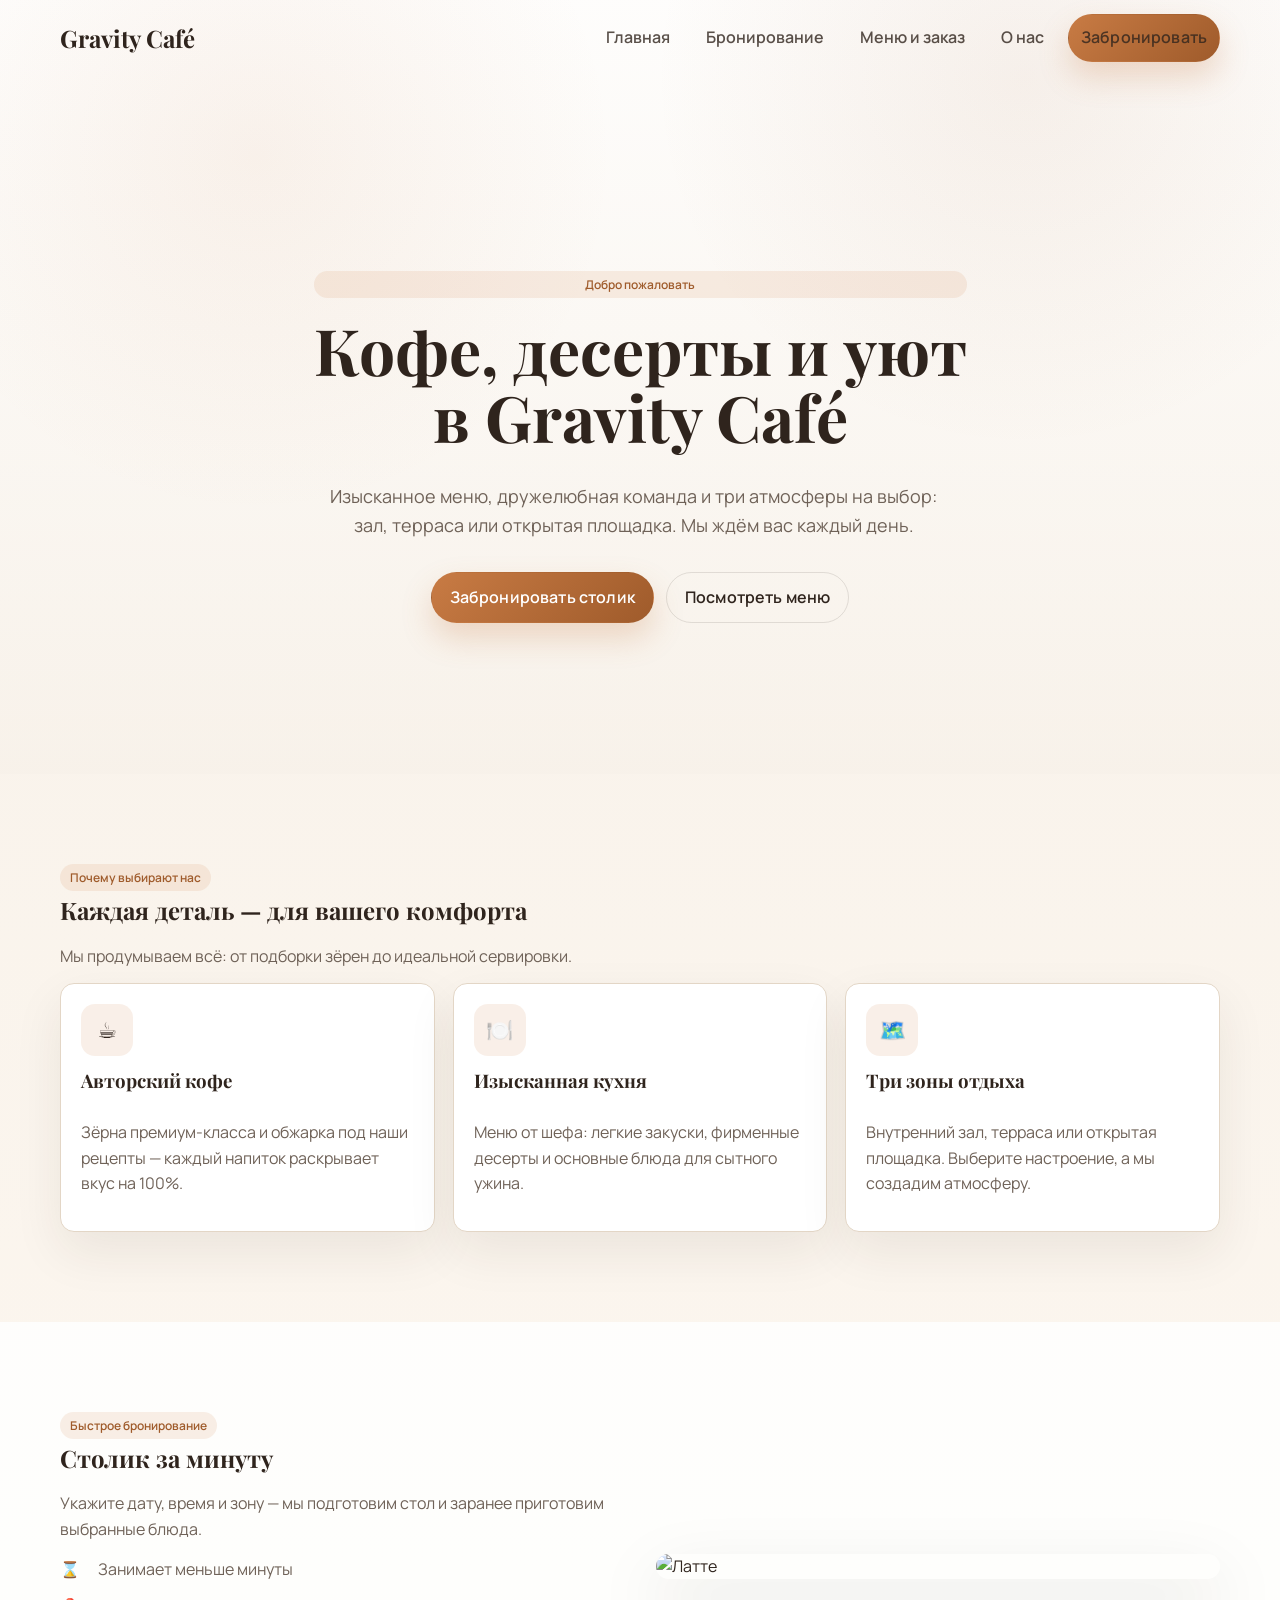
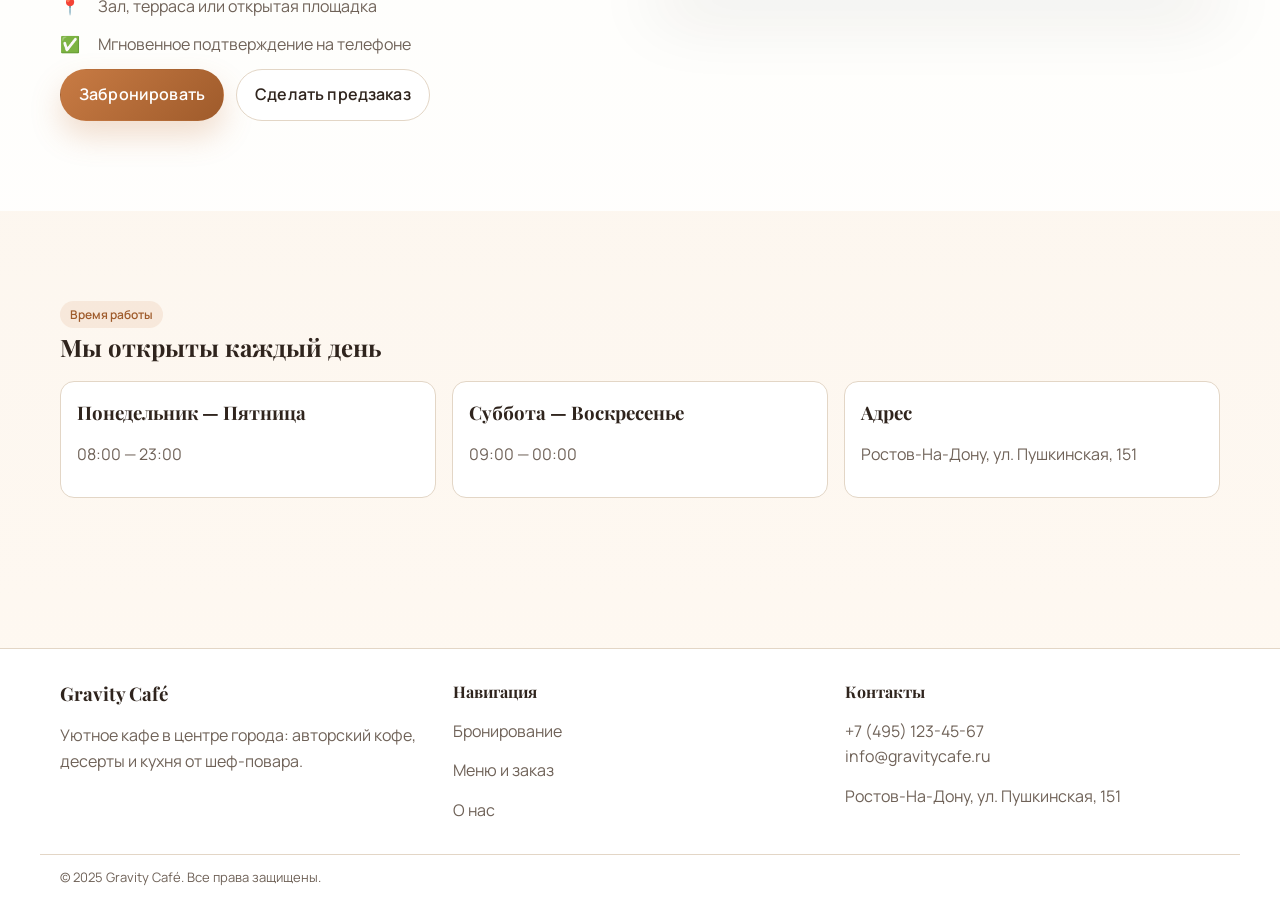
==== index.html @ a8859c40 "Initial commit: Gravity Cafe static site. Co-authored-by: Cursor <cursoragent@cursor.com>" ====
<!DOCTYPE html>
<html lang="ru">
  <head>
    <meta charset="UTF-8" />
    <meta name="viewport" content="width=device-width, initial-scale=1.0" />
    <title>Gravity Café — Кофе, десерты и бронирование</title>
    <link rel="stylesheet" href="styles.css" />
  </head>
  <body>
    <header class="site-nav">
      <div class="container nav-inner">
        <a class="brand" href="index.html">Gravity Café</a>
        <nav class="nav-links">
          <a href="index.html">Главная</a>
          <a href="reservation.html">Бронирование</a>
          <a href="menu.html">Меню и заказ</a>
          <a href="about.html">О нас</a>
          <a class="btn btn-primary" href="reservation.html">Забронировать</a>
        </nav>
        <button class="nav-toggle" aria-label="Открыть меню">☰</button>
      </div>
      <div class="container mobile-menu">
        <a href="index.html">Главная</a>
        <a href="reservation.html">Бронирование</a>
        <a href="menu.html">Меню и заказ</a>
        <a href="about.html">О нас</a>
        <a class="btn btn-primary" href="reservation.html">Забронировать</a>
      </div>
    </header>

    <main>
      <section class="hero">
        <div class="container hero-content hero-center">
          <div class="hero-text">
            <div class="badge reveal" data-reveal>Добро пожаловать</div>
            <h1 class="reveal" data-reveal>
              Кофе, десерты и уют<br />в Gravity Café
            </h1>
            <p class="reveal" data-reveal>
              Изысканное меню, дружелюбная команда и три атмосферы на выбор:
              зал, терраса или открытая площадка. Мы ждём вас каждый день.
            </p>
            <div class="hero-actions">
              <a
                class="btn btn-primary reveal"
                data-reveal
                href="reservation.html"
                >Забронировать столик</a
              >
              <a class="btn btn-ghost reveal" data-reveal href="menu.html"
                >Посмотреть меню</a
              >
            </div>
          </div>
        </div>
      </section>

      <section class="section">
        <div class="container">
          <div class="badge">Почему выбирают нас</div>
          <h2>Каждая деталь — для вашего комфорта</h2>
          <p class="muted">
            Мы продумываем всё: от подборки зёрен до идеальной сервировки.
          </p>
          <div class="feature-grid">
            <div class="card feature-card">
              <div class="feature-icon">☕</div>
              <h3>Авторский кофе</h3>
              <p>
                Зёрна премиум-класса и обжарка под наши рецепты — каждый напиток
                раскрывает вкус на 100%.
              </p>
            </div>
            <div class="card feature-card">
              <div class="feature-icon">🍽️</div>
              <h3>Изысканная кухня</h3>
              <p>
                Меню от шефа: легкие закуски, фирменные десерты и основные блюда
                для сытного ужина.
              </p>
            </div>
            <div class="card feature-card">
              <div class="feature-icon">🗺️</div>
              <h3>Три зоны отдыха</h3>
              <p>
                Внутренний зал, терраса или открытая площадка. Выберите
                настроение, а мы создадим атмосферу.
              </p>
            </div>
          </div>
        </div>
      </section>

      <section class="section" style="background: rgba(255, 255, 255, 0.85)">
        <div class="container split">
          <div>
            <div class="badge">Быстрое бронирование</div>
            <h2>Столик за минуту</h2>
            <p class="muted">
              Укажите дату, время и зону — мы подготовим стол и заранее
              приготовим выбранные блюда.
            </p>
            <ul class="list-check">
              <li><span>⌛</span><span>Занимает меньше минуты</span></li>
              <li>
                <span>📍</span><span>Зал, терраса или открытая площадка</span>
              </li>
              <li>
                <span>✅</span><span>Мгновенное подтверждение на телефоне</span>
              </li>
            </ul>
            <div class="hero-actions" style="margin-top: 12px">
              <a class="btn btn-primary" href="reservation.html"
                >Забронировать</a
              >
              <a class="btn" href="menu.html">Сделать предзаказ</a>
            </div>
          </div>
          <div class="media-frame">
            <img src="public/latte-coffee-art.jpg" alt="Латте" />
          </div>
        </div>
      </section>

      <section class="section">
        <div class="container">
          <div class="badge">Время работы</div>
          <h2>Мы открыты каждый день</h2>
          <div class="hours-grid">
            <div class="hours-card">
              <h3>Понедельник — Пятница</h3>
              <p class="muted">08:00 — 23:00</p>
            </div>
            <div class="hours-card">
              <h3>Суббота — Воскресенье</h3>
              <p class="muted">09:00 — 00:00</p>
            </div>
            <div class="hours-card">
              <h3>Адрес</h3>
              <p class="muted">Ростов-На-Дону, ул. Пушкинская, 151<br /></p>
            </div>
          </div>
        </div>
      </section>
    </main>

    <footer>
      <div class="container footer-grid">
        <div>
          <h3>Gravity Café</h3>
          <p class="muted">
            Уютное кафе в центре города: авторский кофе, десерты и кухня от
            шеф-повара.
          </p>
        </div>
        <div>
          <h4>Навигация</h4>
          <p><a href="reservation.html">Бронирование</a></p>
          <p><a href="menu.html">Меню и заказ</a></p>
          <p><a href="about.html">О нас</a></p>
        </div>
        <div>
          <h4>Контакты</h4>
          <p class="muted">+7 (495) 123-45-67<br />info@gravitycafe.ru</p>
          <p class="muted">Ростов-На-Дону, ул. Пушкинская, 151</p>
        </div>
      </div>
      <div class="container footer-note">
        © 2025 Gravity Café. Все права защищены.
      </div>
    </footer>

    <script src="scripts.js"></script>
  </body>
</html>
---- styles.css ----
@import url('https://fonts.googleapis.com/css2?family=Playfair+Display:wght@600;700&family=Manrope:wght@400;500;600;700&display=swap');

:root {
  --background: #f7f1e9;
  --background-alt: #f1e6da;
  --card: #ffffff;
  --text: #2f241d;
  --muted: #6f6258;
  --accent: #c87b44;
  --accent-strong: #9f5b2b;
  --border: #e3d6c6;
  --shadow: 0 20px 50px rgba(47, 36, 29, 0.08);
  --radius: 14px;
}

* {
  box-sizing: border-box;
}

body {
  margin: 0;
  font-family: 'Manrope', system-ui, -apple-system, BlinkMacSystemFont, 'Segoe UI', sans-serif;
  color: var(--text);
  background: linear-gradient(180deg, var(--background) 0%, #fff9f2 100%);
  line-height: 1.6;
}

a {
  color: inherit;
  text-decoration: none;
}

img {
  max-width: 100%;
  display: block;
}

.container {
  width: 100%;
  max-width: 1200px;
  margin: 0 auto;
  padding: 0 20px;
}

.section {
  padding: 90px 0;
}

h1, h2, h3, h4 {
  font-family: 'Playfair Display', Georgia, serif;
  margin: 0 0 14px;
  color: var(--text);
}

p {
  margin: 0 0 14px;
  color: var(--muted);
}

.btn {
  display: inline-flex;
  align-items: center;
  justify-content: center;
  gap: 10px;
  padding: 12px 18px;
  border-radius: 100px;
  border: 1px solid var(--border);
  background: var(--card);
  color: var(--text);
  font-weight: 600;
  letter-spacing: 0.01em;
  transition: transform 0.2s ease, box-shadow 0.2s ease, background 0.2s ease, color 0.2s ease;
  cursor: pointer;
}

.btn:hover {
  transform: translateY(-2px);
  box-shadow: var(--shadow);
}

.btn-primary {
  background: linear-gradient(135deg, var(--accent) 0%, var(--accent-strong) 100%);
  border-color: transparent;
  color: #fff;
  box-shadow: 0 15px 30px rgba(200, 123, 68, 0.25);
}

.btn-primary:hover {
  background: linear-gradient(135deg, var(--accent-strong) 0%, var(--accent) 100%);
}

.btn-ghost {
  background: transparent;
  border-color: rgba(47, 36, 29, 0.12);
}

.badge {
  display: inline-block;
  padding: 4px 10px;
  border-radius: 14px;
  background: rgba(200, 123, 68, 0.12);
  color: var(--accent-strong);
  font-weight: 600;
  font-size: 12px;
}

.card {
  background: var(--card);
  border-radius: var(--radius);
  border: 1px solid var(--border);
  box-shadow: var(--shadow);
  padding: 20px;
  transition: transform 0.25s ease, box-shadow 0.25s ease;
}

.card:hover {
  transform: translateY(-6px);
  box-shadow: 0 25px 60px rgba(47, 36, 29, 0.12);
}

.site-nav {
  position: fixed;
  top: 0;
  left: 0;
  right: 0;
  z-index: 20;
  padding: 14px 0;
  transition: background 0.3s ease, box-shadow 0.3s ease;
}

.site-nav.scrolled {
  background: rgba(255, 249, 242, 0.92);
  box-shadow: 0 12px 30px rgba(47, 36, 29, 0.08);
  backdrop-filter: blur(8px);
}

.nav-inner {
  display: flex;
  align-items: center;
  justify-content: space-between;
  gap: 16px;
}

.brand {
  font-family: 'Playfair Display', Georgia, serif;
  font-size: 24px;
  font-weight: 700;
}

.nav-links {
  display: flex;
  align-items: center;
  gap: 12px;
}

.nav-links a {
  padding: 10px 12px;
  font-weight: 600;
  color: rgba(47, 36, 29, 0.8);
  border-radius: 999px;
  transition: color 0.2s ease, background 0.2s ease;
}

.nav-links a:hover {
  color: var(--accent-strong);
  background: rgba(200, 123, 68, 0.08);
}

.nav-toggle {
  display: none;
  background: var(--card);
  border: 1px solid var(--border);
  border-radius: 12px;
  padding: 10px;
  cursor: pointer;
}

.mobile-menu {
  display: none;
  padding: 10px 0 0;
}

.mobile-menu.open {
  display: block;
}

.mobile-menu a {
  display: block;
  padding: 12px 10px;
  border-radius: 12px;
  margin-bottom: 6px;
  background: var(--card);
  border: 1px solid var(--border);
  font-weight: 600;
}

.hero {
  min-height: 86vh;
  display: grid;
  align-items: center;
  padding-top: 120px;
  background: radial-gradient(circle at 20% 20%, rgba(200, 123, 68, 0.08), transparent 30%),
    radial-gradient(circle at 80% 10%, rgba(159, 91, 43, 0.08), transparent 30%),
    linear-gradient(180deg, rgba(255, 255, 255, 0.85) 0%, rgba(247, 241, 233, 0.75) 100%);
}

.hero-content {
  display: grid;
  gap: 28px;
  text-align: left;
}

.hero-center {
  justify-items: center;
  text-align: center;
}

.hero-text {
  display: grid;
  gap: 18px;
  max-width: 760px;
}

.hero-center .hero-actions {
  justify-content: center;
}

.hero h1 {
  font-size: clamp(36px, 5vw, 64px);
  line-height: 1.05;
}

.hero p {
  font-size: 18px;
  max-width: 640px;
}

.hero-actions {
  display: flex;
  flex-wrap: wrap;
  gap: 12px;
}

.feature-grid {
  display: grid;
  grid-template-columns: repeat(auto-fit, minmax(240px, 1fr));
  gap: 18px;
}

.feature-card {
  display: grid;
  gap: 10px;
}

.feature-icon {
  width: 52px;
  height: 52px;
  border-radius: 14px;
  background: rgba(200, 123, 68, 0.12);
  display: grid;
  place-items: center;
  font-size: 22px;
}

.split {
  display: grid;
  grid-template-columns: repeat(auto-fit, minmax(280px, 1fr));
  gap: 32px;
  align-items: center;
}

.media-frame {
  position: relative;
  border-radius: 18px;
  overflow: hidden;
  box-shadow: 0 30px 70px rgba(47, 36, 29, 0.15);
}

.media-frame img {
  width: 100%;
  height: 100%;
  object-fit: cover;
}

.muted-block {
  background: #fff6ee;
  border-radius: var(--radius);
  padding: 18px;
  border: 1px dashed var(--border);
}

.list-check {
  list-style: none;
  padding: 0;
  margin: 0;
}

.list-check li {
  display: grid;
  grid-template-columns: 28px 1fr;
  align-items: start;
  gap: 10px;
  margin-bottom: 12px;
  color: var(--muted);
}

.tab-list {
  display: grid;
  grid-template-columns: repeat(auto-fit, minmax(160px, 1fr));
  gap: 12px;
  margin-bottom: 24px;
}

.tab-button {
  padding: 14px 16px;
  border: 1px solid var(--border);
  border-radius: 14px;
  background: rgba(255, 255, 255, 0.85);
  font-weight: 700;
  color: var(--muted);
  cursor: pointer;
  transition: all 0.2s ease;
}

.tab-button.active {
  color: var(--text);
  border-color: rgba(200, 123, 68, 0.4);
  background: linear-gradient(135deg, rgba(200, 123, 68, 0.12) 0%, rgba(255, 255, 255, 0.9) 100%);
  box-shadow: var(--shadow);
}

.menu-grid {
  display: grid;
  grid-template-columns: repeat(auto-fit, minmax(240px, 1fr));
  gap: 20px;
}

.menu-card {
  display: grid;
  grid-template-rows: 1fr auto;
  padding: 0;
}

.menu-card img {
  width: 100%;
  height: 180px;
  object-fit: cover;
  border-radius: var(--radius) var(--radius) 0 0;
}

.menu-card .menu-body {
  padding: 18px;
  display: grid;
  gap: 10px;
}

.menu-meta {
  display: flex;
  align-items: center;
  justify-content: space-between;
  gap: 8px;
}

.price {
  font-weight: 800;
  color: var(--accent-strong);
  font-size: 20px;
}

.cart-fab {
  position: fixed;
  right: 18px;
  bottom: 18px;
  z-index: 25;
  padding: 14px 18px;
  border-radius: 14px;
  background: linear-gradient(135deg, var(--accent) 0%, var(--accent-strong) 100%);
  color: #fff;
  border: none;
  box-shadow: 0 18px 40px rgba(200, 123, 68, 0.35);
  cursor: pointer;
  display: inline-flex;
  align-items: center;
  gap: 10px;
  font-weight: 700;
}

.cart-fab .count {
  background: #fff;
  color: var(--accent-strong);
  border-radius: 999px;
  padding: 4px 10px;
  font-size: 12px;
}

.cart-overlay {
  position: fixed;
  inset: 0;
  background: rgba(0, 0, 0, 0.45);
  backdrop-filter: blur(4px);
  display: none;
  z-index: 30;
}

.cart-overlay.open {
  display: block;
}

.cart-panel {
  position: fixed;
  top: 0;
  right: -420px;
  width: min(420px, 100%);
  height: 100vh;
  background: #fff;
  box-shadow: -4px 0 30px rgba(19, 9, 0, 0.12);
  padding: 22px;
  border-radius: 18px 0 0 18px;
  display: grid;
  grid-template-rows: auto 1fr auto;
  gap: 18px;
  z-index: 35;
  transition: right 0.28s ease;
  overflow-y: auto;
  padding-bottom: 30px;
}

.cart-panel.open {
  right: 0;
}

.cart-header {
  display: flex;
  align-items: center;
  justify-content: space-between;
  gap: 12px;
}

.cart-list {
  overflow: auto;
  display: grid;
  gap: 12px;
  padding-right: 4px;
}

.cart-item {
  border: 1px solid var(--border);
  border-radius: 12px;
  padding: 12px;
  display: grid;
  grid-template-columns: 70px 1fr auto;
  gap: 10px;
}

.cart-item img {
  width: 70px;
  height: 70px;
  border-radius: 10px;
  object-fit: cover;
}

.qty {
  display: inline-flex;
  align-items: center;
  gap: 10px;
  background: #fff6ee;
  border-radius: 999px;
  padding: 6px 10px;
  font-weight: 700;
}

.qty button {
  width: 24px;
  height: 24px;
  border-radius: 50%;
  border: 1px solid var(--border);
  background: #fff;
  cursor: pointer;
}

.form-grid {
  display: grid;
  grid-template-columns: repeat(auto-fit, minmax(220px, 1fr));
  gap: 14px;
}

label {
  display: block;
  font-weight: 700;
  margin-bottom: 6px;
  color: var(--text);
}

input, select, textarea {
  width: 100%;
  padding: 12px 14px;
  border-radius: 12px;
  border: 1px solid var(--border);
  background: #fff;
  font-family: inherit;
  font-size: 14px;
  color: var(--text);
}

input:focus, select:focus, textarea:focus {
  outline: 2px solid rgba(200, 123, 68, 0.35);
  border-color: transparent;
}

.form-hint {
  font-size: 13px;
  color: var(--muted);
}

.divider {
  height: 1px;
  background: var(--border);
  margin: 14px 0;
}

.muted {
  color: var(--muted);
}

.small {
  font-size: 13px;
}

.success {
  text-align: center;
  padding: 24px;
  border-radius: 14px;
  background: #fff6ee;
  border: 1px solid rgba(200, 123, 68, 0.3);
}

.hours-grid {
  display: grid;
  grid-template-columns: repeat(auto-fit, minmax(220px, 1fr));
  gap: 16px;
}

.hours-card {
  background: #fff;
  border: 1px solid var(--border);
  border-radius: 14px;
  padding: 16px;
}

footer {
  background: #fff;
  border-top: 1px solid var(--border);
  padding: 30px 0 26px;
  margin-top: 60px;
}

.footer-grid {
  display: grid;
  grid-template-columns: repeat(auto-fit, minmax(220px, 1fr));
  gap: 18px;
}

.footer-note {
  margin-top: 16px;
  padding-top: 12px;
  border-top: 1px solid var(--border);
  font-size: 13px;
  color: var(--muted);
}

.tag {
  display: inline-flex;
  align-items: center;
  gap: 8px;
  padding: 10px 12px;
  border-radius: 12px;
  background: #fff;
  border: 1px solid var(--border);
  font-weight: 700;
  color: var(--muted);
}

.selected {
  border-color: rgba(200, 123, 68, 0.6) !important;
  box-shadow: var(--shadow);
}

.reveal {
  opacity: 0;
  transform: translateY(14px);
  transition: opacity 0.7s ease, transform 0.7s ease;
}

.reveal.show {
  opacity: 1;
  transform: translateY(0);
}

@media (max-width: 860px) {
  .nav-links {
    display: none;
  }

  .nav-toggle {
    display: inline-flex;
  }
}

@media (max-width: 640px) {
  .cart-item {
    grid-template-columns: 60px 1fr;
  }

  .cart-item .qty {
    justify-self: start;
  }

  .cart-panel {
    border-radius: 0;
  }
}
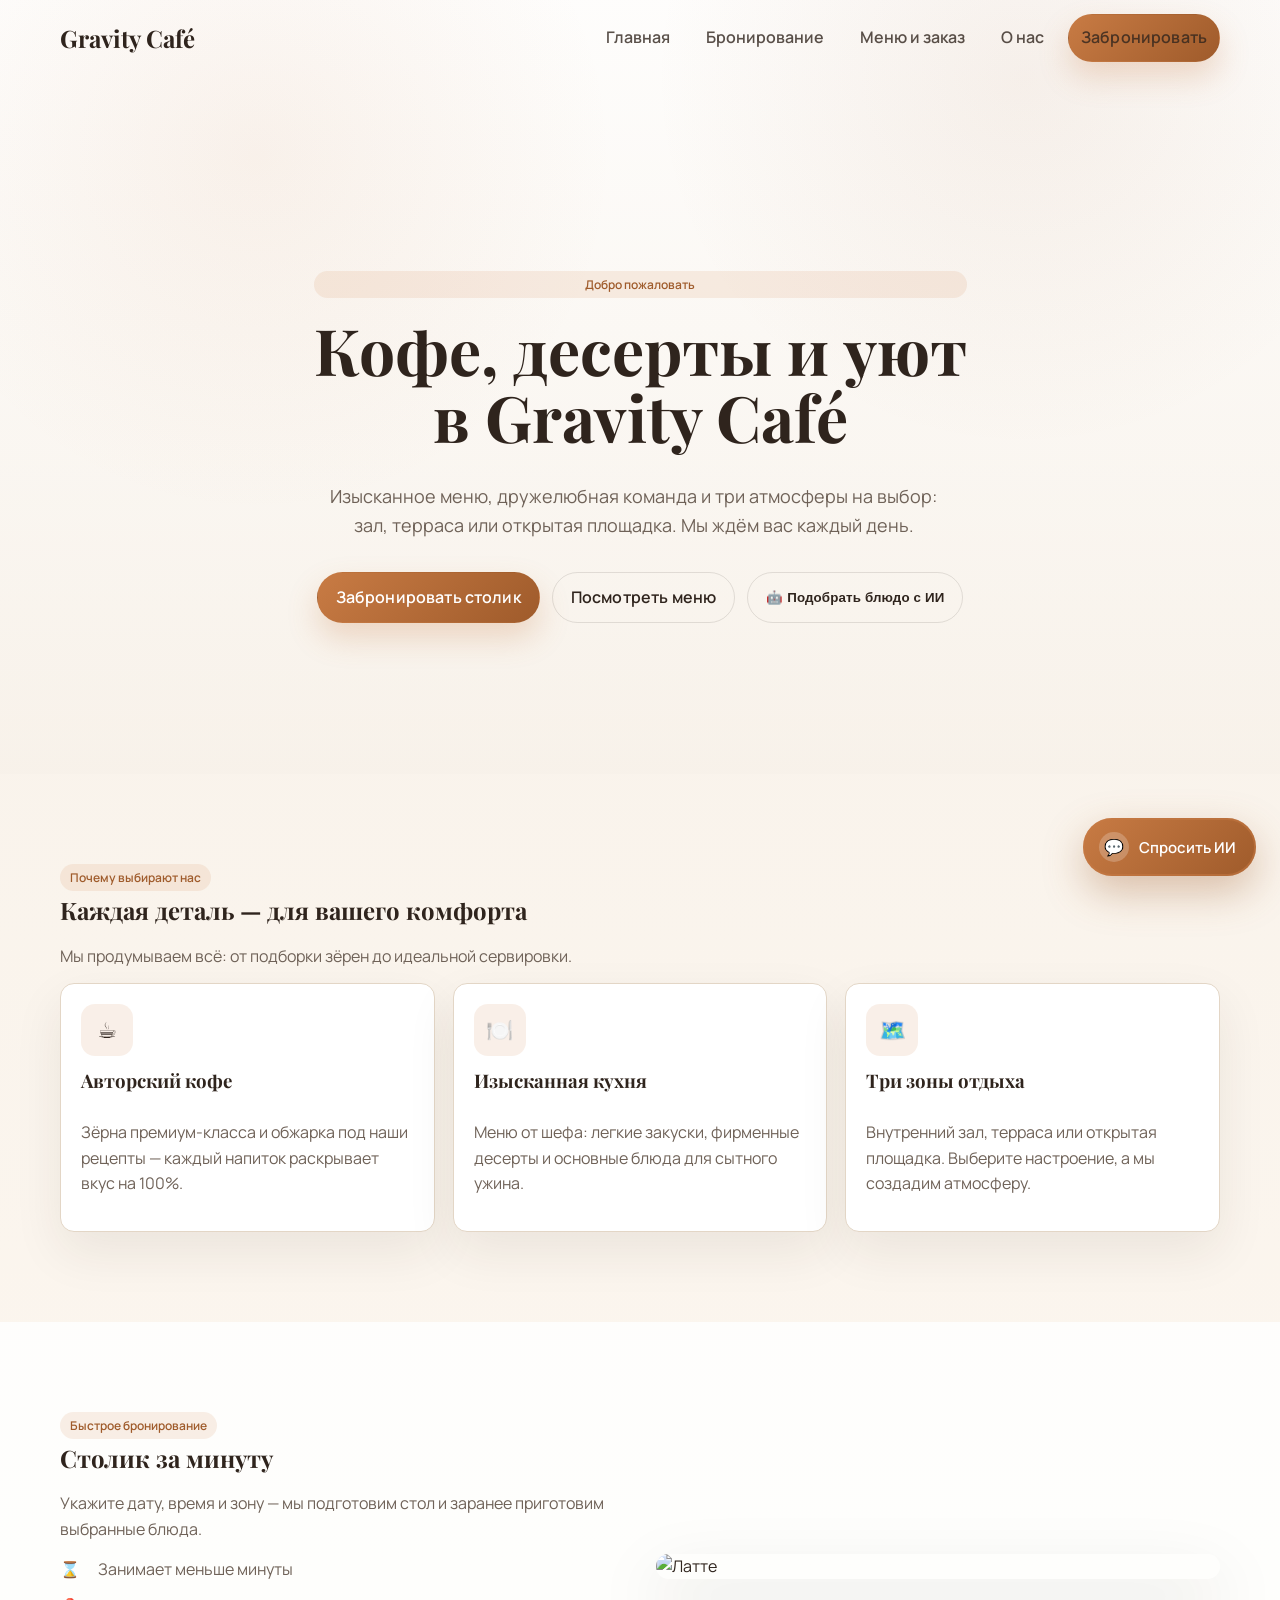
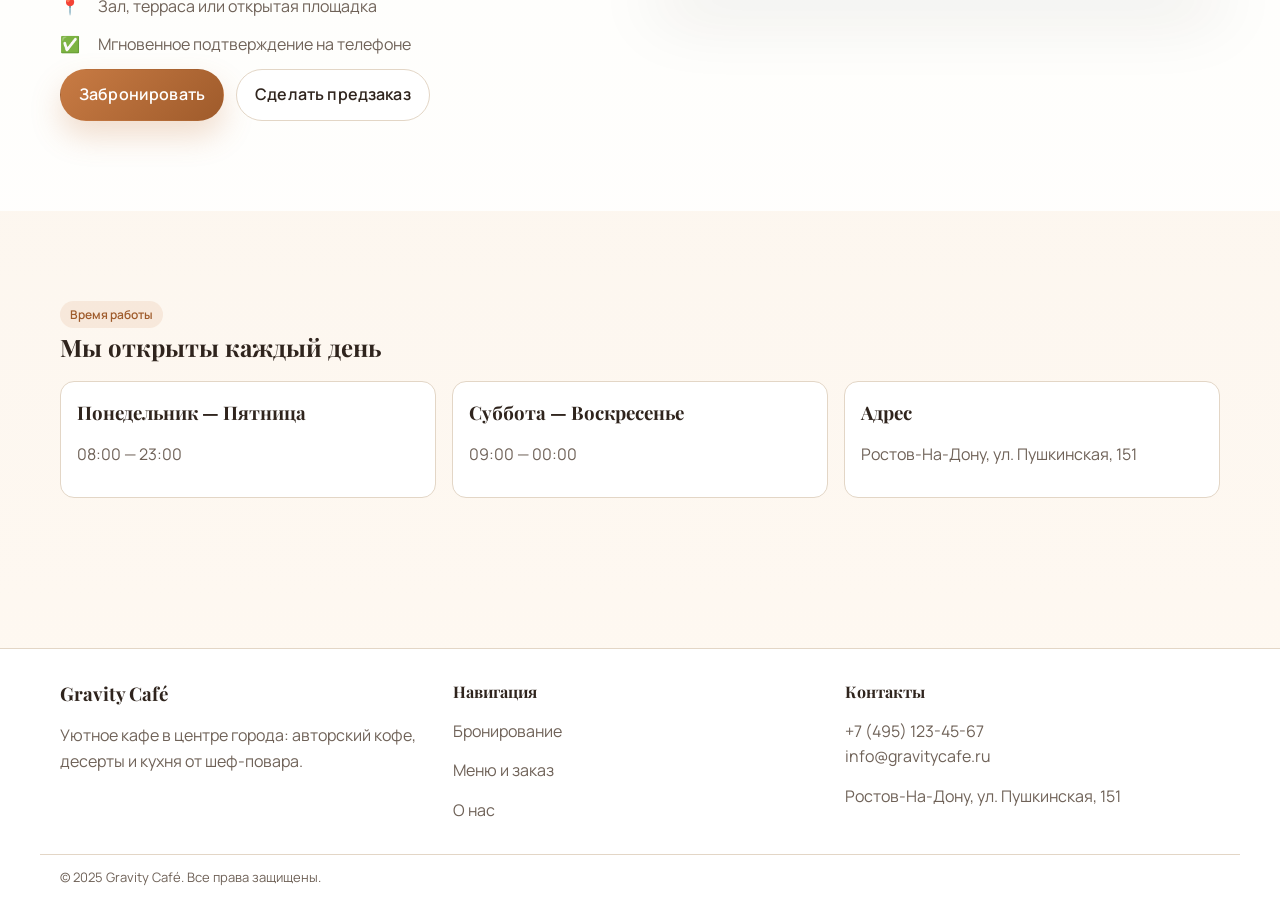
==== commit 581e3119: "ИИ-ассистент: чат-виджет на всех страницах сайта - ai-assistant.js / ai-assistant.css — виджет чата " ====
--- a/index.html
+++ b/index.html
@@ -5,6 +5,8 @@
     <meta name="viewport" content="width=device-width, initial-scale=1.0" />
     <title>Gravity Café — Кофе, десерты и бронирование</title>
     <link rel="stylesheet" href="styles.css" />
+    <!-- Оформление чат-виджета ИИ-ассистента -->
+    <link rel="stylesheet" href="ai-assistant.css" />
   </head>
   <body>
     <header class="site-nav">
@@ -50,6 +52,14 @@
               <a class="btn btn-ghost reveal" data-reveal href="menu.html"
                 >Посмотреть меню</a
               >
+              <button
+                type="button"
+                class="btn btn-ghost reveal"
+                data-reveal
+                onclick="window.GravityAssistant &amp;&amp; window.GravityAssistant.ask('Помогите выбрать блюдо')"
+              >
+                🤖 Подобрать блюдо с ИИ
+              </button>
             </div>
           </div>
         </div>
@@ -171,5 +181,8 @@
     </footer>
 
     <script src="scripts.js"></script>
+
+    <!-- ИИ-ассистент кафе (подключается на всех страницах) -->
+    <script src="ai-assistant.js" defer></script>
   </body>
 </html>
--- a/ai-assistant.css
+++ b/ai-assistant.css
@@ -0,0 +1,455 @@
+/* ============================================================
+   ИИ-ассистент Gravity Café — стили чат-виджета
+   Использует переменные оформления сайта (--accent, --card и т.д.),
+   поэтому автоматически подстраивается под палитру кафе.
+   ============================================================ */
+
+.ga-hidden {
+  display: none !important;
+}
+
+/* ---------- Кнопка запуска (плавающая) ---------- */
+
+.ga-launcher {
+  position: fixed;
+  right: 24px;
+  bottom: 24px;
+  z-index: 9998;
+  display: flex;
+  align-items: center;
+  gap: 10px;
+  padding: 14px 20px 14px 16px;
+  border: none;
+  border-radius: 999px;
+  background: linear-gradient(135deg, var(--accent, #c87b44), var(--accent-strong, #9f5b2b));
+  color: #fff;
+  font-family: inherit;
+  font-size: 15px;
+  font-weight: 600;
+  cursor: pointer;
+  box-shadow: 0 16px 40px rgba(159, 91, 43, 0.35);
+  transition: transform 0.2s ease, box-shadow 0.2s ease;
+}
+
+.ga-launcher:hover {
+  transform: translateY(-2px);
+  box-shadow: 0 20px 48px rgba(159, 91, 43, 0.45);
+}
+
+.ga-launcher:active {
+  transform: translateY(0);
+}
+
+.ga-launcher-icon {
+  display: grid;
+  place-items: center;
+  width: 30px;
+  height: 30px;
+  border-radius: 50%;
+  background: rgba(255, 255, 255, 0.22);
+  font-size: 16px;
+}
+
+/* Пульсирующее кольцо привлекает внимание к кнопке */
+.ga-launcher::after {
+  content: "";
+  position: absolute;
+  inset: 0;
+  border-radius: 999px;
+  border: 2px solid rgba(200, 123, 68, 0.5);
+  animation: ga-pulse 2.6s ease-out infinite;
+  pointer-events: none;
+}
+
+@keyframes ga-pulse {
+  0% { transform: scale(1); opacity: 0.7; }
+  70% { transform: scale(1.12); opacity: 0; }
+  100% { transform: scale(1.12); opacity: 0; }
+}
+
+@media (prefers-reduced-motion: reduce) {
+  .ga-launcher::after { animation: none; }
+}
+
+/* ---------- Панель чата ---------- */
+
+.ga-panel {
+  position: fixed;
+  right: 24px;
+  bottom: 24px;
+  z-index: 9999;
+  display: flex;
+  flex-direction: column;
+  width: min(400px, calc(100vw - 32px));
+  height: min(640px, calc(100vh - 48px));
+  border-radius: 20px;
+  overflow: hidden;
+  background: var(--card, #fff);
+  border: 1px solid var(--border, #e3d6c6);
+  box-shadow: 0 30px 70px rgba(47, 36, 29, 0.25);
+  opacity: 0;
+  transform: translateY(16px) scale(0.98);
+  pointer-events: none;
+  transition: opacity 0.22s ease, transform 0.22s ease;
+}
+
+.ga-panel.ga-open {
+  opacity: 1;
+  transform: none;
+  pointer-events: auto;
+}
+
+/* ---------- Шапка ---------- */
+
+.ga-header {
+  display: flex;
+  align-items: center;
+  gap: 12px;
+  padding: 14px 16px;
+  background: linear-gradient(135deg, var(--accent, #c87b44), var(--accent-strong, #9f5b2b));
+  color: #fff;
+}
+
+.ga-avatar {
+  display: grid;
+  place-items: center;
+  width: 42px;
+  height: 42px;
+  flex-shrink: 0;
+  border-radius: 50%;
+  background: rgba(255, 255, 255, 0.2);
+  font-size: 20px;
+}
+
+.ga-title {
+  font-family: 'Playfair Display', Georgia, serif;
+  font-size: 17px;
+  font-weight: 700;
+  line-height: 1.2;
+}
+
+.ga-status {
+  display: flex;
+  align-items: center;
+  gap: 6px;
+  font-size: 11.5px;
+  opacity: 0.92;
+  margin-top: 2px;
+}
+
+.ga-status-dot {
+  width: 7px;
+  height: 7px;
+  border-radius: 50%;
+  background: #8ef0a8;
+  box-shadow: 0 0 0 3px rgba(142, 240, 168, 0.25);
+}
+
+.ga-status-dot.ga-warn {
+  background: #ffd166;
+  box-shadow: 0 0 0 3px rgba(255, 209, 102, 0.25);
+}
+
+.ga-header-actions {
+  display: flex;
+  gap: 4px;
+  margin-left: auto;
+}
+
+.ga-icon-btn {
+  display: grid;
+  place-items: center;
+  width: 32px;
+  height: 32px;
+  border: none;
+  border-radius: 10px;
+  background: rgba(255, 255, 255, 0.16);
+  color: #fff;
+  font-size: 15px;
+  cursor: pointer;
+  transition: background 0.18s ease;
+}
+
+.ga-icon-btn:hover {
+  background: rgba(255, 255, 255, 0.3);
+}
+
+/* ---------- Лента сообщений ---------- */
+
+.ga-messages {
+  flex: 1;
+  overflow-y: auto;
+  padding: 16px;
+  display: flex;
+  flex-direction: column;
+  gap: 12px;
+  background: linear-gradient(180deg, #fffaf5 0%, #fdf6ef 100%);
+  scroll-behavior: smooth;
+}
+
+.ga-msg {
+  display: flex;
+  flex-direction: column;
+  max-width: 88%;
+}
+
+.ga-msg.ga-user {
+  align-self: flex-end;
+  align-items: flex-end;
+}
+
+.ga-msg.ga-bot {
+  align-self: flex-start;
+}
+
+.ga-bubble {
+  padding: 11px 14px;
+  border-radius: 16px;
+  font-size: 14.5px;
+  line-height: 1.55;
+  word-break: break-word;
+}
+
+.ga-user .ga-bubble {
+  background: linear-gradient(135deg, var(--accent, #c87b44), var(--accent-strong, #9f5b2b));
+  color: #fff;
+  border-bottom-right-radius: 5px;
+}
+
+.ga-bot .ga-bubble {
+  background: var(--card, #fff);
+  color: var(--text, #2f241d);
+  border: 1px solid var(--border, #e3d6c6);
+  border-bottom-left-radius: 5px;
+  box-shadow: 0 6px 18px rgba(47, 36, 29, 0.05);
+}
+
+.ga-bubble p {
+  margin: 0 0 8px;
+  color: inherit;
+}
+
+.ga-bubble p:last-child {
+  margin-bottom: 0;
+}
+
+.ga-bubble ul {
+  margin: 6px 0;
+  padding-left: 18px;
+}
+
+.ga-bubble li {
+  margin-bottom: 5px;
+}
+
+.ga-bubble strong {
+  font-weight: 700;
+}
+
+.ga-bubble code {
+  background: rgba(200, 123, 68, 0.12);
+  padding: 1px 5px;
+  border-radius: 6px;
+  font-size: 13px;
+}
+
+.ga-gap {
+  height: 6px;
+}
+
+/* Источники ответа */
+.ga-sources {
+  display: flex;
+  flex-wrap: wrap;
+  gap: 5px;
+  margin-top: 7px;
+}
+
+.ga-source-chip {
+  font-size: 10.5px;
+  padding: 3px 8px;
+  border-radius: 999px;
+  background: rgba(200, 123, 68, 0.1);
+  color: var(--accent-strong, #9f5b2b);
+  border: 1px solid rgba(200, 123, 68, 0.25);
+  cursor: default;
+}
+
+.ga-source-chip.ga-tool {
+  background: rgba(47, 36, 29, 0.06);
+  color: var(--muted, #6f6258);
+  border-color: rgba(47, 36, 29, 0.14);
+}
+
+/* Оценка ответа */
+.ga-feedback {
+  display: flex;
+  gap: 4px;
+  margin-top: 6px;
+  opacity: 0.75;
+}
+
+.ga-feedback button {
+  border: 1px solid var(--border, #e3d6c6);
+  background: var(--card, #fff);
+  border-radius: 8px;
+  padding: 2px 8px;
+  font-size: 12px;
+  cursor: pointer;
+  transition: transform 0.15s ease, border-color 0.15s ease;
+}
+
+.ga-feedback button:hover {
+  transform: translateY(-1px);
+  border-color: var(--accent, #c87b44);
+}
+
+.ga-feedback button.ga-voted {
+  border-color: var(--accent, #c87b44);
+  background: rgba(200, 123, 68, 0.12);
+}
+
+/* Индикатор набора текста */
+.ga-typing {
+  display: flex;
+  gap: 4px;
+  padding: 14px 16px;
+}
+
+.ga-typing span {
+  width: 7px;
+  height: 7px;
+  border-radius: 50%;
+  background: var(--accent, #c87b44);
+  opacity: 0.5;
+  animation: ga-bounce 1.2s infinite;
+}
+
+.ga-typing span:nth-child(2) { animation-delay: 0.15s; }
+.ga-typing span:nth-child(3) { animation-delay: 0.3s; }
+
+@keyframes ga-bounce {
+  0%, 60%, 100% { transform: translateY(0); opacity: 0.4; }
+  30% { transform: translateY(-5px); opacity: 1; }
+}
+
+/* ---------- Подсказки ---------- */
+
+.ga-suggestions {
+  display: flex;
+  flex-wrap: wrap;
+  gap: 6px;
+  padding: 0 16px 10px;
+  background: #fdf6ef;
+}
+
+.ga-suggestion {
+  border: 1px solid rgba(200, 123, 68, 0.35);
+  background: var(--card, #fff);
+  color: var(--accent-strong, #9f5b2b);
+  border-radius: 999px;
+  padding: 6px 12px;
+  font-family: inherit;
+  font-size: 12.5px;
+  cursor: pointer;
+  transition: background 0.18s ease, transform 0.18s ease;
+}
+
+.ga-suggestion:hover {
+  background: rgba(200, 123, 68, 0.1);
+  transform: translateY(-1px);
+}
+
+/* ---------- Поле ввода ---------- */
+
+.ga-input-row {
+  display: flex;
+  align-items: flex-end;
+  gap: 8px;
+  padding: 12px 14px;
+  border-top: 1px solid var(--border, #e3d6c6);
+  background: var(--card, #fff);
+}
+
+.ga-input {
+  flex: 1;
+  resize: none;
+  border: 1px solid var(--border, #e3d6c6);
+  border-radius: 12px;
+  padding: 10px 12px;
+  font-family: inherit;
+  font-size: 14.5px;
+  line-height: 1.45;
+  max-height: 120px;
+  color: var(--text, #2f241d);
+  background: #fffdfb;
+}
+
+.ga-input:focus {
+  outline: 2px solid rgba(200, 123, 68, 0.45);
+  outline-offset: 1px;
+  border-color: var(--accent, #c87b44);
+}
+
+.ga-send {
+  display: grid;
+  place-items: center;
+  width: 42px;
+  height: 42px;
+  flex-shrink: 0;
+  border: none;
+  border-radius: 12px;
+  background: linear-gradient(135deg, var(--accent, #c87b44), var(--accent-strong, #9f5b2b));
+  color: #fff;
+  font-size: 17px;
+  cursor: pointer;
+  transition: opacity 0.18s ease, transform 0.18s ease;
+}
+
+.ga-send:hover:not(:disabled) {
+  transform: translateY(-1px);
+}
+
+.ga-send:disabled {
+  opacity: 0.5;
+  cursor: not-allowed;
+}
+
+.ga-footnote {
+  padding: 0 14px 10px;
+  font-size: 10.5px;
+  color: var(--muted, #6f6258);
+  text-align: center;
+  background: var(--card, #fff);
+}
+
+.ga-error {
+  align-self: stretch;
+  padding: 10px 12px;
+  border-radius: 12px;
+  background: rgba(220, 90, 70, 0.1);
+  border: 1px solid rgba(220, 90, 70, 0.3);
+  color: #a33a2a;
+  font-size: 13.5px;
+}
+
+/* ---------- Мобильные устройства ---------- */
+
+@media (max-width: 560px) {
+  .ga-launcher {
+    right: 14px;
+    bottom: 14px;
+    padding: 12px 16px 12px 12px;
+    font-size: 14px;
+  }
+
+  .ga-panel {
+    right: 0;
+    bottom: 0;
+    width: 100vw;
+    height: 100vh;
+    height: 100dvh;
+    border-radius: 0;
+    border: none;
+  }
+}
